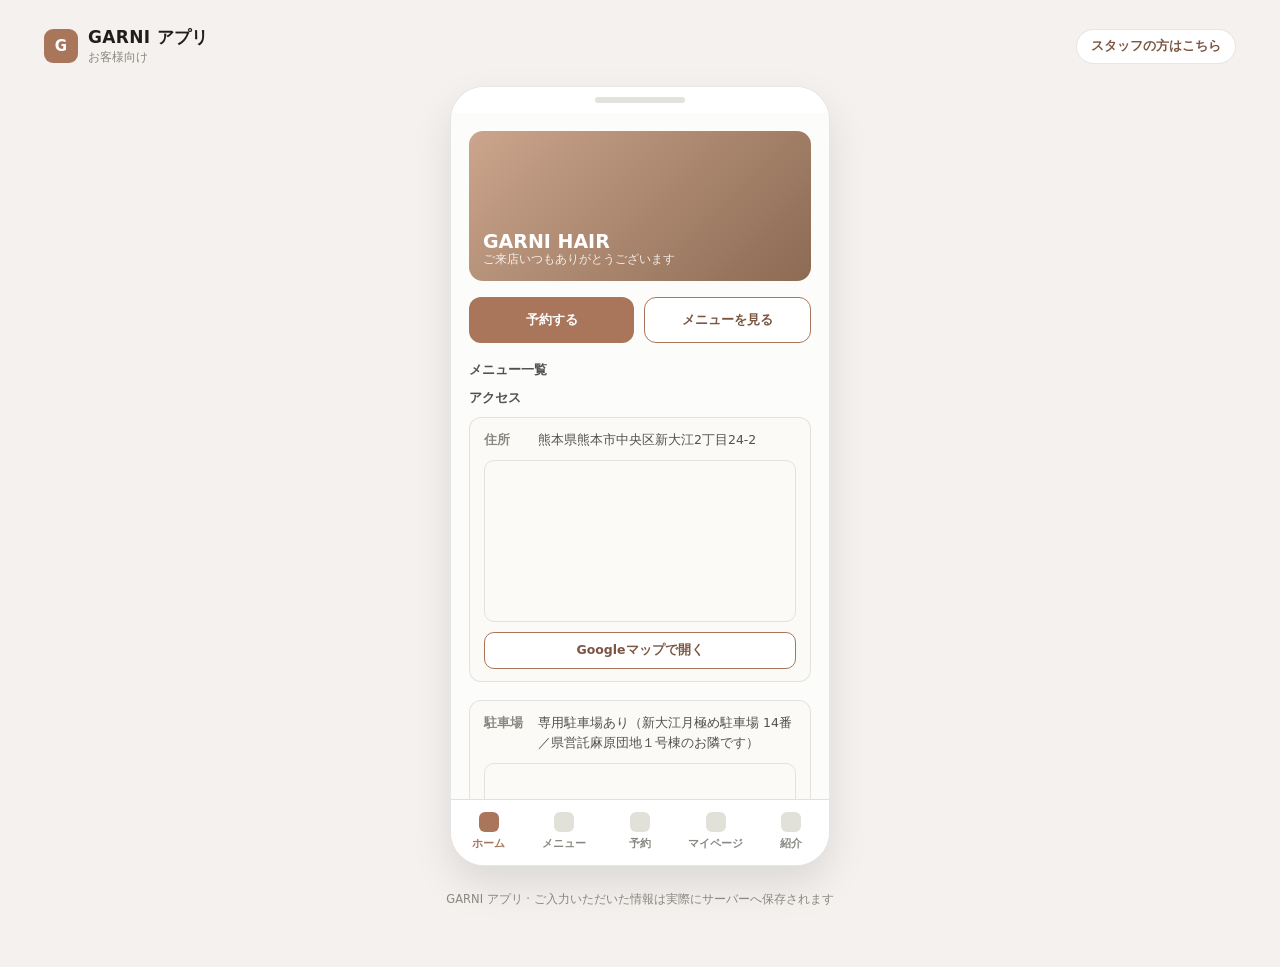
==== static/customer/index.html @ 10611c9b "予約完了画面にマイページで確認できる旨の案内文を追加" ====
<!DOCTYPE html>
<html lang="ja">
<head>
<meta charset="UTF-8">
<meta name="viewport" content="width=device-width, initial-scale=1.0, viewport-fit=cover">
<title>GARNI アプリ</title>
<link rel="stylesheet" href="/static/shared/styles.css">
<link rel="manifest" href="/static/manifest.json">
<meta name="theme-color" content="#a9765c">
<link rel="icon" href="/static/favicon.ico">
<link rel="icon" type="image/png" sizes="192x192" href="/static/icons/icon-192.png">
<link rel="apple-touch-icon" href="/static/icons/icon-180.png">
<meta name="mobile-web-app-capable" content="yes">
<meta name="apple-mobile-web-app-capable" content="yes">
<meta name="apple-mobile-web-app-status-bar-style" content="default">
<meta name="apple-mobile-web-app-title" content="GARNI">
</head>
<body>
<div class="app-shell">
  <header class="top">
    <div class="brand">
      <div class="mark">G</div>
      <div>
        <div class="name">GARNI アプリ</div>
        <div class="sub">お客様向け</div>
      </div>
    </div>
    <a class="switch-link" href="/staff">スタッフの方はこちら</a>
  </header>

  <div class="phone-wrap">
    <div class="phone">
      <div class="phone-notch"></div>
      <div class="phone-screen">

        <div class="cscreen active" id="c-home">
          <div class="hero">
            <div>
              <div class="h1">GARNI HAIR</div>
              <div class="h2">ご来店いつもありがとうございます</div>
            </div>
          </div>
          <div class="quick-actions">
            <button onclick="startBooking()">予約する</button>
            <button class="secondary" onclick="showCScreen('c-menu')">メニューを見る</button>
          </div>
          <div class="section-title">メニュー一覧</div>
          <div id="home-menu-list"></div>
          <div class="section-title">アクセス</div>
          <div class="access-box">
            <div class="access-row"><span class="access-label">住所</span><span>熊本県熊本市中央区新大江2丁目24-2</span></div>
            <div class="access-map">
              <iframe src="https://maps.google.com/maps?q=32.8019017,130.7343552&z=17&output=embed" loading="lazy" referrerpolicy="no-referrer-when-downgrade" title="GARNI HAIR 地図"></iframe>
            </div>
            <a class="access-map-btn" href="https://www.google.com/maps/search/?api=1&query=32.8019017,130.7343552" target="_blank" rel="noopener">Googleマップで開く</a>
          </div>
          <div class="access-box">
            <div class="access-row"><span class="access-label">駐車場</span><span>専用駐車場あり（新大江月極め駐車場 14番／県営託麻原団地１号棟のお隣です）</span></div>
            <div class="access-map access-map--pin-label">
              <iframe src="https://maps.google.com/maps?q=32.8020726,130.7346338&z=17&output=embed" loading="lazy" referrerpolicy="no-referrer-when-downgrade" title="駐車場の地図"></iframe>
              <span class="map-pin-label">14</span>
            </div>
            <a class="access-map-btn" href="https://www.google.com/maps/search/?api=1&query=32.8020726,130.7346338" target="_blank" rel="noopener">駐車場までのGoogleマップを開く</a>
          </div>
        </div>

        <div class="cscreen" id="c-menu">
          <div class="section-title">メニュー一覧</div>
          <div class="banner">学割対象のメニューは、価格の下に学割の割引額を表示しています（学生証をご提示ください）</div>
          <div class="error-banner" id="menu-error"></div>
          <div id="menu-list"></div>

          <div class="section-title" style="margin-top:20px;">お連れ様（同時にご来店される方）</div>
          <div class="banner">お子様やご家族など、ご一緒にご来店される方がいらっしゃる場合はこちらから追加してください。お名前とメニューのみで承ります（お連れ様お一人おひとりが個別にメニューをお選びいただけます）。</div>
          <div id="companion-list"></div>
          <button type="button" class="add-companion-btn" onclick="addCompanion()">＋ お連れ様を追加</button>

          <div style="height:8px;"></div>
          <button class="btn-primary" onclick="startBooking()">選択したメニューで予約へ進む</button>
        </div>

        <div class="cscreen" id="c-date">
          <div class="step-dots"><span class="on"></span><span></span><span></span><span></span></div>
          <div class="section-title">来店日を選択</div>
          <div class="banner">ご予約は1ヶ月先までとなります。それ以降のご予約はお電話等でご相談ください。</div>
          <div class="cal-month-nav">
            <button type="button" class="cal-nav-btn" id="cal-prev" onclick="changeCalMonth(-1)" aria-label="前の月">‹</button>
            <div style="font-size:12px;color:var(--text-secondary);" id="cal-month-label"></div>
            <button type="button" class="cal-nav-btn" id="cal-next" onclick="changeCalMonth(1)" aria-label="次の月">›</button>
          </div>
          <div class="cal-grid" id="cal-grid"></div>
          <button class="btn-ghost" onclick="renderMenuList(); showCScreen('c-menu')">メニュー一覧に戻る</button>
        </div>

        <div class="cscreen" id="c-time">
          <div class="step-dots"><span class="on"></span><span class="on"></span><span></span><span></span></div>
          <div class="section-title">時間を選択</div>
          <div style="font-size:11.5px;color:var(--text-muted);margin:-6px 0 12px;" id="time-duration-hint"></div>
          <div class="error-banner" id="time-error"></div>
          <div class="slot-grid" id="slot-grid"></div>
          <button class="btn-ghost" onclick="showCScreen('c-date')">来店日選択に戻る</button>
        </div>

        <div class="cscreen" id="c-info">
          <div class="step-dots"><span class="on"></span><span class="on"></span><span class="on"></span><span></span></div>
          <div class="section-title">お客様情報</div>
          <div class="field"><label>お名前</label><input type="text" id="in-name" placeholder="例：熊本 花子"></div>
          <div class="field"><label>電話番号</label><input type="tel" id="in-phone" placeholder="例：09012345678"></div>
          <div class="field-row">
            <div class="field"><label>性別（任意）</label>
              <select id="in-gender">
                <option value="">回答しない</option>
                <option value="女性">女性</option>
                <option value="男性">男性</option>
              </select>
            </div>
            <div class="field"><label>年齢（任意）</label><input type="number" id="in-age" placeholder="例：34" min="1" max="119"></div>
          </div>
          <div class="field"><label>ご要望（任意）</label><textarea id="in-note" placeholder="例：前回より短めにしたいです"></textarea></div>
          <div class="field">
            <label>なりたいスタイルの写真（任意）</label>
            <label class="photo-upload-btn" style="width:100%;box-sizing:border-box;">＋ 写真を選択する
              <input type="file" accept="image/*" id="in-style-photo" onchange="onStylePhotoSelected(this)">
            </label>
            <div id="style-photo-preview" style="margin-top:8px;"></div>
          </div>
          <div class="field">
            <label>紹介コード（任意）</label>
            <input type="text" id="in-referral-code" placeholder="お友達の紹介コード（6桁）" maxlength="6" style="text-transform:uppercase;">
          </div>
          <div class="error-banner" id="stylist-error"></div>
          <button class="btn-primary" onclick="goConfirm()">確認画面へ</button>
          <button class="btn-ghost" onclick="showCScreen('c-time')">時間選択に戻る</button>
        </div>

        <div class="cscreen" id="c-consent">
          <div class="step-dots"><span class="on"></span><span class="on"></span><span class="on"></span><span></span></div>
          <div class="section-title" id="consent-progress">同意書のご確認</div>
          <div class="disclaimer-box" id="consent-box">
            <div class="disclaimer-title" id="consent-title"></div>
            <div class="disclaimer-body" id="consent-body"></div>
          </div>
          <label class="disclaimer-agree">
            <input type="checkbox" id="in-agree-consent" onchange="onConsentAgreeChanged()">
            <span>上記の同意書の内容を確認し、同意します</span>
          </label>
          <div class="error-banner" id="consent-error"></div>
          <button class="btn-primary" id="btn-consent-next" onclick="consentNext()" disabled>同意して次へ</button>
          <button class="btn-ghost" onclick="consentBack()">戻る</button>
        </div>

        <div class="cscreen" id="c-confirm">
          <div class="step-dots"><span class="on"></span><span class="on"></span><span class="on"></span><span class="on"></span></div>
          <div class="section-title">予約内容の確認</div>
          <div class="summary-box" id="confirm-summary"></div>
          <div class="disclaimer-box" id="confirm-disclaimer">
            <div class="disclaimer-title">ご予約前に必ずお読みください（免責事項）</div>
            <div class="disclaimer-body" id="disclaimer-body"></div>
          </div>
          <label class="disclaimer-agree">
            <input type="checkbox" id="in-agree-disclaimer" onchange="onDisclaimerAgreeChanged()">
            <span>上記の内容を確認し、同意します</span>
          </label>
          <div class="error-banner" id="confirm-error"></div>
          <button class="btn-primary" id="btn-confirm" onclick="finishBooking()" disabled>この内容で予約する</button>
          <button class="btn-ghost" onclick="showCScreen('c-time')">戻って修正する</button>
        </div>

        <div class="cscreen" id="c-success">
          <div class="success-wrap">
            <div class="check">✓</div>
            <div style="font-weight:700;font-size:15px;">ご予約が完了しました</div>
            <div style="font-size:12.5px;color:var(--text-muted);margin-top:6px;">当日はお気をつけてお越しください</div>
            <div style="font-size:12.5px;color:var(--text-muted);margin-top:4px;">予約後に、マイページにてご確認いただけます。</div>
          </div>
          <div class="banner" id="success-referral-note" style="display:none;"></div>
          <button class="btn-ghost" style="border:1px dashed var(--brand);border-radius:12px;color:var(--brand-dark);margin-bottom:10px;" onclick="downloadBookingICS()">📅 カレンダーに追加してリマインダー登録</button>
          <button class="btn-primary" onclick="showCScreen('c-home')">ホームに戻る</button>
        </div>

        <div class="cscreen" id="c-mypage">
          <div class="section-title">マイページ</div>
          <div id="mypage-lookup">
            <div class="field"><label>電話番号でご予約状況を確認</label><input type="tel" id="mp-phone" placeholder="ご登録の電話番号"></div>
            <button class="btn-primary" onclick="lookupMyPage()">照会する</button>
            <div class="error-banner" id="mypage-error"></div>
          </div>
          <div id="mypage-result" style="display:none;">
            <div class="member-card">
              <div class="rank" id="mp-rank"></div>
              <div class="pts" id="mp-pts"></div>
              <div class="lastvisit" id="mp-lastvisit"></div>
            </div>
            <div class="section-title">紹介クーポン</div>
            <div class="list-card" id="mp-rewards"></div>
            <div class="section-title">予約履歴</div>
            <div class="list-card" id="mp-history"></div>
            <button class="btn-ghost" onclick="resetMyPage()">別の電話番号で照会する</button>
          </div>
        </div>

        <div class="cscreen" id="c-referral">
          <div class="section-title">お友達をご紹介</div>
          <div class="banner">お友達がこの紹介コード・QRコードからご予約いただき、ご来店が完了すると、あなたに500円割引クーポンをプレゼントします（クーポンの有効期限は発行から6ヶ月間）。</div>
          <div id="referral-lookup">
            <div class="field"><label>電話番号で紹介コードを表示</label><input type="tel" id="rf-phone" placeholder="ご登録の電話番号"></div>
            <button class="btn-primary" onclick="lookupReferral()">紹介コードを表示する</button>
            <div class="error-banner" id="referral-error"></div>
          </div>
          <div id="referral-result" style="display:none;">
            <div class="referral-card">
              <div class="rf-label">あなたの紹介コード</div>
              <div class="rf-code" id="rf-code"></div>
              <div class="qr-wrap"><canvas id="rf-qr"></canvas></div>
              <div class="rf-hint">画面を見せるか、コードを伝えるだけでOKです</div>
              <button type="button" class="rf-copy-btn" id="rf-copy-btn" onclick="copyReferralCode()">紹介コードをコピー</button>
            </div>
            <div class="section-title">紹介クーポン</div>
            <div class="list-card" id="rf-rewards"></div>
            <button class="btn-ghost" onclick="resetReferral()">別の電話番号で照会する</button>
          </div>
        </div>

      </div>
      <div class="phone-tabbar">
        <button class="active" data-tab="c-home" onclick="showCScreen('c-home')"><span class="ic"></span>ホーム</button>
        <button data-tab="c-menu" onclick="showCScreen('c-menu')"><span class="ic"></span>メニュー</button>
        <button data-tab="c-date" onclick="startBooking()"><span class="ic"></span>予約</button>
        <button data-tab="c-mypage" onclick="showCScreen('c-mypage')"><span class="ic"></span>マイページ</button>
        <button data-tab="c-referral" onclick="showCScreen('c-referral')"><span class="ic"></span>紹介</button>
      </div>
    </div>
  </div>
  <footer class="note">GARNI アプリ &middot; ご入力いただいた情報は実際にサーバーへ保存されます</footer>
</div>

<script src="/static/shared/photo.js"></script>
<script src="/static/shared/qrcode.js"></script>
<script src="/static/customer/app.js"></script>
</body>
</html>
---- static/shared/styles.css ----
:root {
  --surface-1: #fcfcfb;
  --page-plane: #f4f1ee;
  --text-primary: #201d1a;
  --text-secondary: #52514e;
  --text-muted: #898781;
  --gridline: #e1e0d9;
  --baseline: #c3c2b7;
  --border: rgba(11,11,11,0.10);
  --series-1: #2a78d6;
  --good: #0ca30c;
  --warning: #c98500;
  --critical: #d03b3b;
  --brand: #a9765c;
  --brand-dark: #7c5642;
  --brand-tint: #f3e7e0;
  --card-radius: 14px;
  font-family: system-ui, -apple-system, "Segoe UI", "Hiragino Kaku Gothic ProN", sans-serif;
}
* { box-sizing: border-box; }
body {
  margin: 0;
  background: var(--page-plane);
  color: var(--text-primary);
  -webkit-font-smoothing: antialiased;
}
.app-shell { max-width: 1240px; margin: 0 auto; padding: 20px 20px 60px; }
header.top { display: flex; align-items: center; justify-content: space-between; padding: 6px 4px 20px; }
header.top .brand { display: flex; align-items: center; gap: 10px; }
header.top .brand .mark {
  width: 34px; height: 34px; border-radius: 9px; background: var(--brand); color: #fff;
  display: flex; align-items: center; justify-content: center; font-weight: 700; font-size: 15px;
}
header.top .brand .name { font-weight: 700; font-size: 17px; letter-spacing: .02em; }
header.top .brand .sub { font-size: 12px; color: var(--text-muted); }
header.top a.switch-link { font-size: 12.5px; color: var(--brand-dark); text-decoration: none; font-weight: 600; border: 1px solid var(--border); padding: 8px 14px; border-radius: 999px; background: #fff; }

.banner { background: var(--brand-tint); border: 1px solid var(--border); border-radius: var(--card-radius); padding: 10px 16px; font-size: 12.5px; color: var(--brand-dark); margin-bottom: 18px; }
.access-box { background: #fbfaf6; border: 1px solid var(--border); border-radius: 12px; padding: 12px 14px; margin-bottom: 18px; }
.access-row { display: flex; gap: 10px; font-size: 12.5px; color: var(--text-secondary); line-height: 1.6; margin-bottom: 8px; }
.access-label { flex: 0 0 auto; font-weight: 700; color: var(--text-muted); min-width: 44px; }
.access-map { position: relative; border-radius: 10px; overflow: hidden; margin: 10px 0; border: 1px solid var(--border); }
.access-map iframe { width: 100%; height: 160px; border: 0; display: block; }
.access-map--pin-label iframe { pointer-events: none; }
.map-pin-label { position: absolute; top: 58px; left: 50%; transform: translate(8px, -50%); background: #fff; color: #b3261e; font-size: 11px; font-weight: 700; padding: 2px 7px; border-radius: 10px; border: 1px solid #b3261e; box-shadow: 0 1px 3px rgba(0,0,0,0.15); pointer-events: none; white-space: nowrap; }
.access-map-btn { display: block; text-align: center; font-size: 12.5px; font-weight: 700; color: var(--brand-dark); border: 1px solid var(--brand); border-radius: 10px; padding: 9px; text-decoration: none; background: #fff; }
.error-banner { background: #fbeaea; border: 1px solid var(--critical); color: #7a1f1f; border-radius: 10px; padding: 10px 14px; font-size: 12.5px; margin-bottom: 12px; display: none; }
.error-banner.show { display: block; }

/* phone frame */
.phone-wrap { display: flex; justify-content: center; }
.phone {
  width: 380px; background: #fff; border-radius: 34px; border: 1px solid var(--border);
  box-shadow: 0 18px 40px rgba(0,0,0,0.10); overflow: hidden; display: flex; flex-direction: column; height: 780px;
}
.phone-notch { height: 26px; background: #fff; display: flex; align-items: center; justify-content: center; }
.phone-notch::after { content: ""; width: 90px; height: 6px; background: #e4e2dd; border-radius: 4px; }
.phone-screen { flex: 1; overflow-y: auto; background: var(--surface-1); position: relative; }
.phone-tabbar { display: flex; border-top: 1px solid var(--gridline); background: #fff; }
.phone-tabbar button { flex: 1; border: none; background: transparent; padding: 12px 4px 14px; font-size: 11px; color: var(--text-muted); cursor: pointer; display: flex; flex-direction: column; align-items: center; gap: 4px; font-weight: 600; }
.phone-tabbar button .ic { width: 20px; height: 20px; border-radius: 6px; background: var(--gridline); }
.phone-tabbar button.active { color: var(--brand); }
.phone-tabbar button.active .ic { background: var(--brand); }

.cscreen { display: none; padding: 18px 18px 26px; }
.cscreen.active { display: block; }

.hero { height: 150px; border-radius: var(--card-radius); background: linear-gradient(135deg, #cba58c, #8c6a53); display: flex; align-items: flex-end; padding: 14px; color: #fff; margin-bottom: 16px; }
.hero .h1 { font-size: 19px; font-weight: 700; }
.hero .h2 { font-size: 11.5px; opacity: .85; }

.quick-actions { display: flex; gap: 10px; margin-bottom: 18px; }
.quick-actions button { flex: 1; background: var(--brand); color: #fff; border: none; border-radius: 12px; padding: 13px 8px; font-size: 13px; font-weight: 700; cursor: pointer; }
.quick-actions button.secondary { background: #fff; color: var(--brand-dark); border: 1px solid var(--brand); }

.section-title { font-size: 13px; font-weight: 700; color: var(--text-secondary); margin: 4px 0 10px; }

.menu-card, .list-card { background: #fff; border: 1px solid var(--border); border-radius: 12px; padding: 12px 14px; margin-bottom: 10px; cursor: pointer; }
.menu-card { display: flex; justify-content: space-between; align-items: center; }
.menu-card .mname { font-size: 13.5px; font-weight: 700; }
.menu-card .mmeta { font-size: 11.5px; color: var(--text-muted); margin-top: 2px; }
.menu-card .mprice { font-size: 13.5px; font-weight: 700; font-variant-numeric: tabular-nums; color: var(--brand-dark); }
.menu-card input[type="checkbox"] { width: 18px; height: 18px; accent-color: var(--brand); margin-right: 10px; }
.menu-row { display: flex; align-items: center; }
.price-col { text-align: right; }
.mdiscount { font-size: 10.5px; font-weight: 700; color: var(--brand-dark); background: var(--brand-tint); border-radius: 6px; padding: 1px 7px; margin-top: 4px; display: inline-block; }

/* お連れ様（複数人でのご来店）関連 */
.companion-card { background: #fbfaf6; border: 1px solid var(--border); border-radius: 12px; padding: 12px 14px; margin-bottom: 10px; }
.companion-card-head { display: flex; gap: 8px; align-items: center; margin-bottom: 8px; }
.companion-name-input { flex: 1; min-width: 0; border-radius: 10px; border: 1px solid var(--border); padding: 9px 10px; font-size: 13px; font-family: inherit; background: #fff; }
.companion-age-input { flex: 0 0 60px; min-width: 0; border-radius: 10px; border: 1px solid var(--border); padding: 9px 6px; font-size: 13px; font-family: inherit; background: #fff; text-align: center; }
.companion-remove-btn { flex: 0 0 auto; width: 32px; height: 32px; border-radius: 8px; border: 1px solid var(--border); background: #fff; color: var(--text-muted); font-size: 13px; line-height: 1; cursor: pointer; }
.companion-menu-list { display: flex; flex-direction: column; gap: 1px; }
.companion-menu-row { display: flex; align-items: center; gap: 8px; font-size: 12.5px; padding: 5px 2px; cursor: pointer; }
.companion-menu-row input[type="checkbox"] { width: 16px; height: 16px; accent-color: var(--brand); flex: 0 0 auto; margin: 0; }
.companion-menu-name { flex: 1; }
.companion-menu-price { color: var(--brand-dark); font-weight: 700; font-variant-numeric: tabular-nums; }
.add-companion-btn { width: 100%; background: #fff; color: var(--brand-dark); border: 1px solid var(--brand); border-radius: 12px; padding: 11px; font-size: 13px; font-weight: 700; cursor: pointer; margin-bottom: 18px; }
.companion-tag { font-size: 10.5px; font-weight: 700; color: var(--brand-dark); background: var(--brand-tint); border-radius: 6px; padding: 1px 7px; margin-top: 3px; display: inline-block; cursor: default; }

.step-dots { display: flex; gap: 6px; justify-content: center; margin: 4px 0 18px; }
.step-dots span { width: 7px; height: 7px; border-radius: 50%; background: var(--gridline); }
.step-dots span.on { background: var(--brand); }

.cal-month-nav { display: flex; align-items: center; justify-content: space-between; margin-bottom: 10px; }
.cal-nav-btn { border: 1px solid var(--border); background: #fff; border-radius: 8px; width: 30px; height: 30px; font-size: 15px; line-height: 1; cursor: pointer; color: var(--text-primary); }
.cal-nav-btn:disabled { color: var(--text-muted); background: var(--page-plane); cursor: default; opacity: 0.5; }

.cal-grid { display: grid; grid-template-columns: repeat(7, 1fr); gap: 6px; margin-bottom: 18px; }
.cal-grid .dow { font-size: 10.5px; text-align: center; color: var(--text-muted); font-weight: 700; }
.cal-grid button { aspect-ratio: 1; border: 1px solid var(--border); background: #fff; border-radius: 9px; font-size: 12.5px; cursor: pointer; color: var(--text-primary); }
.cal-grid button:disabled { color: var(--text-muted); background: var(--page-plane); cursor: default; }
.cal-grid button.sel { background: var(--brand); color: #fff; border-color: var(--brand); font-weight: 700; }

.slot-grid { display: grid; grid-template-columns: repeat(3, 1fr); gap: 8px; margin-bottom: 18px; }
.slot-grid button { padding: 10px 4px; border-radius: 9px; border: 1px solid var(--border); background: #fff; font-size: 12.5px; font-variant-numeric: tabular-nums; cursor: pointer; }
.slot-grid button.sel { background: var(--brand); color: #fff; border-color: var(--brand); font-weight: 700; }
.slot-grid button:disabled { color: var(--text-muted); background: var(--page-plane); text-decoration: line-through; cursor: default; }

.stylist-row { display: flex; gap: 10px; margin-bottom: 18px; overflow-x: auto; }
.stylist-chip { flex: 0 0 auto; width: 78px; text-align: center; border: 1px solid var(--border); border-radius: 12px; padding: 10px 6px; cursor: pointer; background: #fff; }
.stylist-chip.sel { border-color: var(--brand); background: var(--brand-tint); }
.stylist-chip .av { width: 40px; height: 40px; border-radius: 50%; background: var(--brand); color: #fff; display: flex; align-items: center; justify-content: center; font-weight: 700; margin: 0 auto 6px; font-size: 13px; }
.stylist-chip .nm { font-size: 11px; font-weight: 700; }
.stylist-chip .rl { font-size: 9.5px; color: var(--text-muted); }

.summary-box { background: var(--brand-tint); border-radius: 12px; padding: 14px; font-size: 12.5px; margin-bottom: 18px; }
.summary-box .row { display: flex; justify-content: space-between; padding: 4px 0; }
.summary-box .row.total { font-weight: 700; border-top: 1px solid var(--border); margin-top: 6px; padding-top: 8px; }

.disclaimer-box { background: #fbfaf6; border: 1px solid var(--border); border-radius: 12px; padding: 12px 14px; margin-bottom: 12px; max-height: 220px; overflow-y: auto; }
/* 同意書画面は本文がメイン内容のため、短い免責事項ボックスより高さを広く取る */
#consent-box { max-height: 380px; }
.disclaimer-title { font-size: 12px; font-weight: 700; color: var(--text-secondary); margin-bottom: 8px; }
.disclaimer-body p { font-size: 11.5px; color: var(--text-secondary); line-height: 1.6; margin: 0 0 10px; }
.disclaimer-body p:last-child { margin-bottom: 0; }
.disclaimer-body strong { color: var(--text-primary, #333); }
.disclaimer-agree { display: flex; align-items: flex-start; gap: 8px; font-size: 12.5px; color: var(--text-secondary); margin-bottom: 16px; cursor: pointer; }
.disclaimer-agree input[type="checkbox"] { width: 18px; height: 18px; accent-color: var(--brand); flex: 0 0 auto; margin-top: 1px; }

.field { margin-bottom: 12px; }
.field label { font-size: 11.5px; color: var(--text-secondary); font-weight: 600; display: block; margin-bottom: 5px; }
.field input, .field textarea, .field select { width: 100%; border-radius: 10px; border: 1px solid var(--border); padding: 10px; font-size: 13px; font-family: inherit; background: #fff; }
.field textarea { height: 64px; resize: none; }
.field-row { display: flex; gap: 10px; }
.field-row .field { flex: 1; }

.btn-primary { width: 100%; background: var(--brand); color: #fff; border: none; border-radius: 12px; padding: 14px; font-size: 14px; font-weight: 700; cursor: pointer; }
.btn-primary:disabled { opacity: .5; cursor: default; }
.btn-ghost { width: 100%; background: transparent; color: var(--text-secondary); border: none; padding: 10px; font-size: 12.5px; cursor: pointer; }

.success-wrap { text-align: center; padding: 40px 10px; }
.success-wrap .check { width: 60px; height: 60px; border-radius: 50%; background: var(--good); color: #fff; font-size: 28px; display: flex; align-items: center; justify-content: center; margin: 0 auto 16px; }

.member-card { background: linear-gradient(135deg, var(--brand-dark), var(--brand)); color: #fff; border-radius: 14px; padding: 16px; margin-bottom: 18px; }
.member-card .rank { font-size: 11px; opacity: .85; }
.member-card .pts { font-size: 24px; font-weight: 700; font-variant-numeric: tabular-nums; margin: 4px 0; }
.member-card .lastvisit { font-size: 11.5px; opacity: .85; }

.hist-block { padding: 12px 0; border-bottom: 1px solid var(--gridline); }
.hist-block:last-child { border-bottom: none; }
.hist-item { display: flex; justify-content: space-between; font-size: 12.5px; }
.hist-item .d { color: var(--text-muted); font-size: 11px; }
.badge { font-size: 10px; font-weight: 700; padding: 3px 8px; border-radius: 999px; }
.badge.done { background: #e7f6e7; color: var(--good); }
.badge.upcoming { background: #eaf1fc; color: var(--series-1); }
.badge.cancel { background: #fbeaea; color: var(--critical); }

.referral-card { background: linear-gradient(135deg, var(--brand-dark), var(--brand)); color: #fff; border-radius: 14px; padding: 20px 16px; margin-bottom: 18px; text-align: center; }
.referral-card .rf-label { font-size: 11.5px; opacity: .9; }
.referral-card .rf-code { font-size: 28px; font-weight: 700; letter-spacing: .12em; margin: 6px 0 14px; font-variant-numeric: tabular-nums; }
.referral-card .qr-wrap { background: #fff; border-radius: 12px; padding: 10px; display: inline-block; line-height: 0; }
.referral-card .rf-hint { font-size: 11px; opacity: .85; margin-top: 10px; }
.referral-card .rf-copy-btn { margin-top: 12px; width: 100%; background: rgba(255,255,255,0.18); color: #fff; border: 1px solid rgba(255,255,255,0.4); border-radius: 10px; padding: 10px; font-size: 12.5px; font-weight: 700; cursor: pointer; }
.rf-reward-item { display: flex; justify-content: space-between; align-items: center; padding: 10px 0; border-bottom: 1px solid var(--gridline); font-size: 12.5px; }
.rf-reward-item:last-child { border-bottom: none; }
.rf-reward-item .rf-r-name { font-weight: 700; }
.rf-reward-item .rf-r-date { color: var(--text-muted); font-size: 11px; margin-top: 2px; }

/* staff */
.staff-layout { display: grid; grid-template-columns: 210px minmax(0, 1fr); gap: 20px; }
.side-nav { background: #fff; border: 1px solid var(--border); border-radius: var(--card-radius); padding: 12px; height: fit-content; }
.side-nav button { width: 100%; text-align: left; background: transparent; border: none; padding: 11px 12px; border-radius: 9px; font-size: 13px; font-weight: 600; color: var(--text-secondary); cursor: pointer; margin-bottom: 2px; }
.side-nav button.active { background: var(--brand-tint); color: var(--brand-dark); }
.side-nav .logout-btn { margin-top: 10px; border-top: 1px solid var(--gridline); padding-top: 12px; color: var(--critical); }

.staff-panel { display: none; }
.staff-panel.active { display: block; }

.stat-row { display: grid; grid-template-columns: repeat(4, 1fr); gap: 14px; margin-bottom: 20px; }
.stat-tile { background: #fff; border: 1px solid var(--border); border-radius: var(--card-radius); padding: 16px; }
.stat-tile .label { font-size: 11.5px; color: var(--text-muted); font-weight: 600; }
.stat-tile .value { font-size: 25px; font-weight: 700; font-variant-numeric: tabular-nums; margin-top: 6px; }
.stat-tile .delta { font-size: 11.5px; margin-top: 4px; font-weight: 600; }
.stat-tile .delta.good { color: var(--good); }

.panel-card { background: #fff; border: 1px solid var(--border); border-radius: var(--card-radius); padding: 18px; margin-bottom: 18px; }
.panel-card h3 { margin: 0 0 14px; font-size: 14px; }

.stat-grid-2 { display: grid; grid-template-columns: 1fr 1fr; gap: 18px; }
.stat-grid-2 .panel-card { margin-bottom: 0; }
.bar-list { display: flex; flex-direction: column; gap: 10px; }
.bar-list .bl-row { display: flex; flex-direction: column; gap: 4px; }
.bar-list .bl-top { display: flex; justify-content: space-between; font-size: 12.5px; }
.bar-list .bl-name { font-weight: 600; color: var(--text-primary); }
.bar-list .bl-val { color: var(--text-muted); font-variant-numeric: tabular-nums; }
.bar-list .bl-track { background: var(--page-plane); border-radius: 999px; height: 8px; overflow: hidden; }
.bar-list .bl-fill { background: var(--series-1); height: 100%; border-radius: 999px; }
.bar-list .bl-empty { font-size: 12px; color: var(--text-muted); }

.inline-form { display: flex; gap: 8px; flex-wrap: wrap; align-items: center; margin-bottom: 6px; }
.inline-form input, .inline-form select { padding: 9px 10px; border: 1px solid var(--border); border-radius: 8px; font-size: 12.5px; font-family: inherit; background: #fff; }
.inline-form input[type="text"] { flex: 1; min-width: 140px; }
.inline-form input[type="number"] { width: 120px; }
.inline-form button { background: var(--brand); color: #fff; border: none; border-radius: 8px; padding: 9px 18px; font-size: 12.5px; font-weight: 700; cursor: pointer; }

.thumb { width: 44px; height: 44px; border-radius: 8px; object-fit: cover; border: 1px solid var(--border); cursor: pointer; display: block; }
.thumb-lg { max-width: 100%; border-radius: 10px; border: 1px solid var(--border); display: block; }
.photo-pair { display: flex; gap: 12px; margin-top: 8px; flex-wrap: wrap; }
.photo-pair .ph-col { flex: 1; min-width: 140px; }
.photo-pair .ph-label { font-size: 11px; color: var(--text-muted); font-weight: 600; margin-bottom: 4px; }
.photo-upload-btn { display: inline-block; font-size: 11.5px; color: var(--brand-dark); border: 1px dashed var(--brand); border-radius: 8px; padding: 8px 10px; text-align: center; cursor: pointer; background: var(--brand-tint); }
.photo-upload-btn input { display: none; }

.cell-input { border: 1px solid transparent; border-radius: 6px; padding: 5px 6px; font-size: 12.5px; font-family: inherit; background: transparent; width: 100%; box-sizing: border-box; }
.cell-input:hover, .cell-input:focus { border-color: var(--border); background: #fff; }
.cell-input[type="number"] { width: auto; }

.table-scroll { overflow-x: auto; -webkit-overflow-scrolling: touch; margin: 0 -18px; padding: 0 18px; }
table.data { width: 100%; border-collapse: collapse; font-size: 13px; }
table.data th { text-align: left; font-size: 11px; color: var(--text-muted); font-weight: 700; padding: 6px 10px; border-bottom: 1px solid var(--gridline); }
table.data td { padding: 10px; border-bottom: 1px solid var(--gridline); vertical-align: middle; }
table.data tr:last-child td { border-bottom: none; }
td.amt { text-align: right; font-variant-numeric: tabular-nums; }

.status-pill { font-size: 10.5px; font-weight: 700; padding: 4px 9px; border-radius: 999px; display: inline-flex; align-items: center; gap: 5px; }
.status-pill.wait { background: #fdf2e2; color: var(--warning); }
.status-pill.visited { background: #e7f6e7; color: var(--good); }
.status-pill.cancel { background: #fbeaea; color: var(--critical); }
.status-pill::before { content: ""; width: 6px; height: 6px; border-radius: 50%; background: currentColor; }
select.status-select { font-size: 12px; padding: 5px 8px; border-radius: 7px; border: 1px solid var(--border); background: #fff; }

.chart-wrap { position: relative; }
.bars-svg { width: 100%; height: 220px; display: block; }
.bar-tip { position: absolute; background: var(--text-primary); color: #fff; font-size: 11.5px; padding: 5px 9px; border-radius: 7px; pointer-events: none; opacity: 0; transform: translate(-50%, -110%); transition: opacity .1s; white-space: nowrap; font-variant-numeric: tabular-nums; }

.cust-grid { display: grid; grid-template-columns: 1fr 1.3fr; gap: 18px; }
.cust-list { max-height: 460px; overflow-y: auto; }
.cust-row { display: flex; justify-content: space-between; align-items: center; padding: 10px 12px; border-radius: 9px; cursor: pointer; font-size: 13px; }
.cust-row:hover, .cust-row.sel { background: var(--brand-tint); }
.cust-row .nm { font-weight: 700; }
.cust-row .lv { font-size: 11px; color: var(--text-muted); }

.karte-history { border-left: 2px solid var(--gridline); padding-left: 16px; margin-top: 12px; }
.karte-history .kh-item { margin-bottom: 16px; position: relative; }
.karte-history .kh-item::before { content: ""; position: absolute; left: -21px; top: 3px; width: 9px; height: 9px; border-radius: 50%; background: var(--brand); }
.karte-history .kh-date { font-size: 11px; color: var(--text-muted); font-weight: 700; }
.karte-history .kh-menu { font-size: 13px; font-weight: 700; margin: 2px 0; }
.karte-history .kh-memo { font-size: 12px; color: var(--text-secondary); }

.shift-grid { display: grid; grid-template-columns: 110px repeat(7, 1fr); gap: 6px; font-size: 11.5px; }
.shift-grid .hd { text-align: center; font-weight: 700; color: var(--text-muted); padding: 6px 2px; border-radius: 8px; }
.shift-grid .hd.hd-closed { background: #fbeaea; color: var(--critical); }
.shift-grid .nm-cell { display: flex; align-items: center; gap: 8px; font-weight: 700; padding: 8px 4px; }
.shift-grid .nm-cell .av2 { width: 26px; height: 26px; border-radius: 50%; background: var(--brand); color: #fff; display: flex; align-items: center; justify-content: center; font-size: 11px; font-weight: 700; }
.shift-cell { border-radius: 8px; padding: 6px 2px; text-align: center; background: var(--page-plane); color: var(--text-muted); cursor: pointer; border: none; font-size: 11.5px; width: 100%; font-family: inherit; }
.shift-cell.on { background: #eaf1fc; color: var(--series-1); font-weight: 700; }
.shift-cell.off { color: var(--baseline); }

.login-wrap { max-width: 360px; margin: 80px auto; background: #fff; border: 1px solid var(--border); border-radius: var(--card-radius); padding: 28px; }
.login-wrap h2 { margin: 0 0 6px; font-size: 17px; }
.login-wrap p { font-size: 12.5px; color: var(--text-muted); margin: 0 0 18px; }

footer.note { margin-top: 26px; font-size: 11.5px; color: var(--text-muted); text-align: center; }

@media (max-width: 880px) {
  .staff-layout { grid-template-columns: minmax(0, 1fr); }
  .side-nav { display: flex; overflow-x: auto; gap: 4px; }
  .side-nav button { white-space: nowrap; }
  .stat-row { grid-template-columns: repeat(2, 1fr); }
  .cust-grid { grid-template-columns: 1fr; }
}
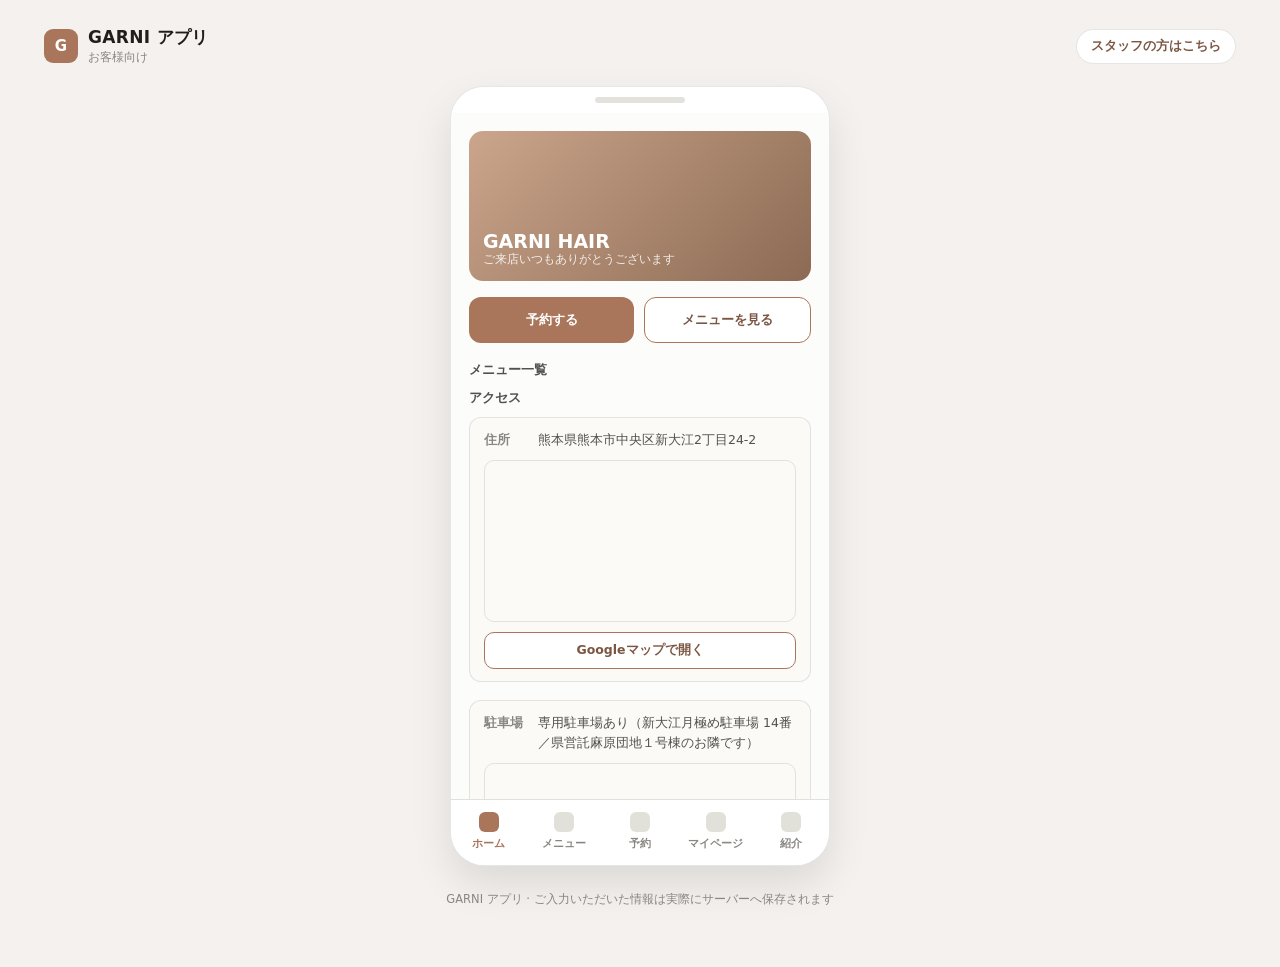
==== commit e20d14e1: "会員ランク表示を廃止 (app.js, index.html)" ====
--- a/static/customer/index.html
+++ b/static/customer/index.html
@@ -171,8 +171,8 @@
             <div class="check">✓</div>
             <div style="font-weight:700;font-size:15px;">ご予約が完了しました</div>
             <div style="font-size:12.5px;color:var(--text-muted);margin-top:6px;">当日はお気をつけてお越しください</div>
-            <div style="font-size:12.5px;color:var(--text-muted);margin-top:4px;">予約後に、マイページにてご確認いただけます。</div>
-          </div>
+          </div>
+          <div class="banner" style="text-align:center;font-weight:700;">予約後は、マイページにてご確認いただけます</div>
           <div class="banner" id="success-referral-note" style="display:none;"></div>
           <button class="btn-ghost" style="border:1px dashed var(--brand);border-radius:12px;color:var(--brand-dark);margin-bottom:10px;" onclick="downloadBookingICS()">📅 カレンダーに追加してリマインダー登録</button>
           <button class="btn-primary" onclick="showCScreen('c-home')">ホームに戻る</button>
@@ -187,7 +187,6 @@
           </div>
           <div id="mypage-result" style="display:none;">
             <div class="member-card">
-              <div class="rank" id="mp-rank"></div>
               <div class="pts" id="mp-pts"></div>
               <div class="lastvisit" id="mp-lastvisit"></div>
             </div>
--- a/static/shared/styles.css
+++ b/static/shared/styles.css
@@ -233,6 +233,18 @@
 table.data td { padding: 10px; border-bottom: 1px solid var(--gridline); vertical-align: middle; }
 table.data tr:last-child td { border-bottom: none; }
 td.amt { text-align: right; font-variant-numeric: tabular-nums; }
+table.data tbody tr.clickable-row { cursor: pointer; }
+table.data tbody tr.clickable-row:hover td { background: var(--page-plane); }
+
+.modal-overlay { position: fixed; inset: 0; background: rgba(20,18,16,0.5); display: flex; align-items: flex-start; justify-content: center; padding: 30px 16px; overflow-y: auto; z-index: 100; }
+.modal-overlay.hidden { display: none; }
+.modal-box { background: #fff; border-radius: var(--card-radius); padding: 20px; max-width: 560px; width: 100%; margin-bottom: 30px; }
+.modal-box h3 { margin: 0 0 14px; font-size: 15px; }
+.modal-box .field-row.modal-actions { margin-top: 4px; }
+.modal-box .field-row.modal-actions button.btn-ghost { border: 1px solid var(--border); border-radius: 12px; }
+.readonly-box { background: var(--page-plane); border-radius: 10px; padding: 10px 12px; font-size: 12.5px; color: var(--text-secondary); margin-bottom: 14px; line-height: 1.6; }
+.readonly-box .ro-title { font-size: 11px; font-weight: 700; color: var(--text-muted); margin-bottom: 4px; }
+.readonly-box img.thumb { margin-top: 4px; }
 
 .status-pill { font-size: 10.5px; font-weight: 700; padding: 4px 9px; border-radius: 999px; display: inline-flex; align-items: center; gap: 5px; }
 .status-pill.wait { background: #fdf2e2; color: var(--warning); }
@@ -252,12 +264,40 @@
 .cust-row .nm { font-weight: 700; }
 .cust-row .lv { font-size: 11px; color: var(--text-muted); }
 
+.karte-summary-grid { display: grid; grid-template-columns: repeat(4, 1fr); gap: 10px; margin-bottom: 12px; }
+.karte-summary-tile { background: var(--page-plane); border: 1px solid var(--border); border-radius: 10px; padding: 10px 12px; }
+.karte-summary-tile .label { font-size: 10.5px; color: var(--text-muted); font-weight: 600; }
+.karte-summary-tile .value { font-size: 16px; font-weight: 700; margin-top: 4px; font-variant-numeric: tabular-nums; }
+
 .karte-history { border-left: 2px solid var(--gridline); padding-left: 16px; margin-top: 12px; }
 .karte-history .kh-item { margin-bottom: 16px; position: relative; }
 .karte-history .kh-item::before { content: ""; position: absolute; left: -21px; top: 3px; width: 9px; height: 9px; border-radius: 50%; background: var(--brand); }
 .karte-history .kh-date { font-size: 11px; color: var(--text-muted); font-weight: 700; }
 .karte-history .kh-menu { font-size: 13px; font-weight: 700; margin: 2px 0; }
 .karte-history .kh-memo { font-size: 12px; color: var(--text-secondary); }
+
+/* 顧客カルテ：来店記録を1件ずつ切り替えて表示する形式（左：記録一覧／右：選択中の記録の詳細） */
+.karte-history-wrap { display: grid; grid-template-columns: 190px 1fr; gap: 16px; margin-top: 14px; }
+.karte-record-list { max-height: 520px; overflow-y: auto; border-right: 1px solid var(--gridline); padding-right: 10px; }
+.karte-record-row { display: flex; flex-direction: column; gap: 2px; padding: 8px 10px; border-radius: 8px; cursor: pointer; margin-bottom: 4px; }
+.karte-record-row:hover, .karte-record-row.sel { background: var(--brand-tint); }
+.karte-record-row .kr-date { font-size: 12px; font-weight: 700; }
+.karte-record-row .kr-menu { font-size: 11px; color: var(--text-muted); }
+
+.karte-entry-detail { min-width: 0; }
+.ked-head { display: flex; align-items: baseline; gap: 10px; margin-bottom: 4px; }
+.ked-date { font-size: 12px; color: var(--text-muted); font-weight: 700; }
+.ked-menu { font-size: 14px; font-weight: 700; }
+.ked-memo { font-size: 12px; color: var(--text-secondary); margin-bottom: 10px; }
+
+.karte-photo-pair-lg { display: flex; gap: 14px; flex-wrap: wrap; margin-bottom: 16px; }
+.karte-photo-pair-lg .ph-col-lg { flex: 1; min-width: 220px; }
+.karte-photo-pair-lg .ph-label { font-size: 11px; color: var(--text-muted); font-weight: 600; margin-bottom: 4px; }
+.karte-photo-lg { display: block; width: 100%; height: 260px; object-fit: cover; border-radius: 12px; border: 1px solid var(--border); }
+.karte-photo-empty { display: flex; align-items: center; justify-content: center; height: 260px; background: var(--page-plane); color: var(--text-muted); font-size: 12px; text-align: center; border-radius: 12px; border: 1px dashed var(--border); box-sizing: border-box; }
+
+.karte-medicine-form { background: var(--page-plane); border: 1px solid var(--border); border-radius: 10px; padding: 12px 14px; }
+.karte-medicine-form .km-title { font-size: 12.5px; font-weight: 700; margin-bottom: 8px; }
 
 .shift-grid { display: grid; grid-template-columns: 110px repeat(7, 1fr); gap: 6px; font-size: 11.5px; }
 .shift-grid .hd { text-align: center; font-weight: 700; color: var(--text-muted); padding: 6px 2px; border-radius: 8px; }
@@ -280,4 +320,7 @@
   .side-nav button { white-space: nowrap; }
   .stat-row { grid-template-columns: repeat(2, 1fr); }
   .cust-grid { grid-template-columns: 1fr; }
-}
+  .karte-summary-grid { grid-template-columns: repeat(2, 1fr); }
+  .karte-history-wrap { grid-template-columns: 1fr; }
+  .karte-record-list { border-right: none; border-bottom: 1px solid var(--gridline); padding-right: 0; padding-bottom: 10px; max-height: 160px; }
+}
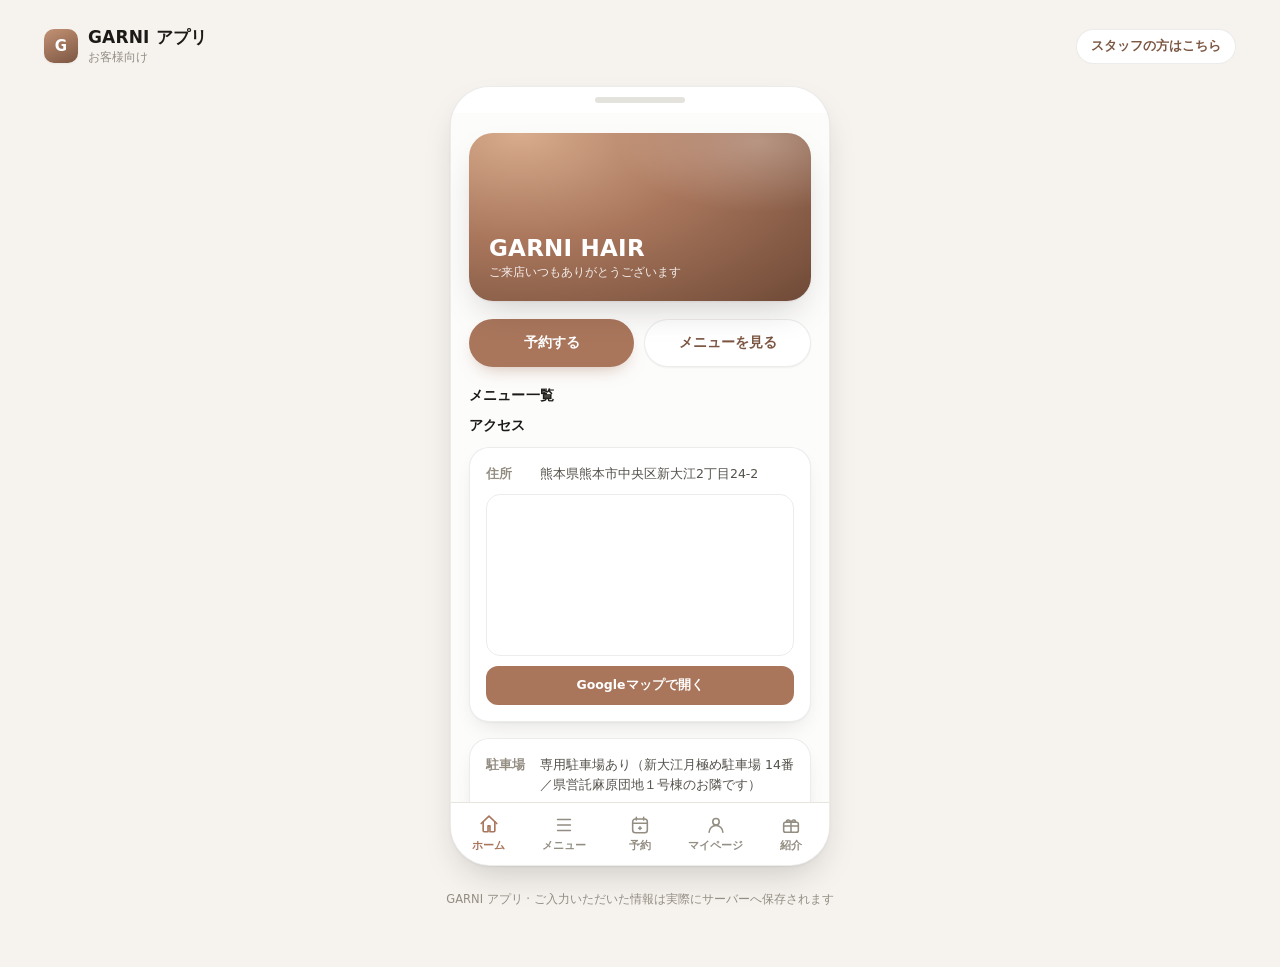
==== commit 46e62fd1: "Redesign customer app visuals for a native App Store feel - Drop the desktop phone-frame mockup chro" ====
--- a/static/customer/index.html
+++ b/static/customer/index.html
@@ -222,11 +222,21 @@
 
       </div>
       <div class="phone-tabbar">
-        <button class="active" data-tab="c-home" onclick="showCScreen('c-home')"><span class="ic"></span>ホーム</button>
-        <button data-tab="c-menu" onclick="showCScreen('c-menu')"><span class="ic"></span>メニュー</button>
-        <button data-tab="c-date" onclick="startBooking()"><span class="ic"></span>予約</button>
-        <button data-tab="c-mypage" onclick="showCScreen('c-mypage')"><span class="ic"></span>マイページ</button>
-        <button data-tab="c-referral" onclick="showCScreen('c-referral')"><span class="ic"></span>紹介</button>
+        <button class="active" data-tab="c-home" onclick="showCScreen('c-home')">
+          <span class="ic" aria-hidden="true"><svg viewBox="0 0 24 24"><path d="M4 11.5 12 4l8 7.5"/><path d="M6 10v9a1 1 0 0 0 1 1h4v-6h2v6h4a1 1 0 0 0 1-1v-9"/></svg></span>ホーム
+        </button>
+        <button data-tab="c-menu" onclick="showCScreen('c-menu')">
+          <span class="ic" aria-hidden="true"><svg viewBox="0 0 24 24"><path d="M5 6h14M5 12h14M5 18h14"/><circle cx="5" cy="6" r="0" fill="none"/></svg></span>メニュー
+        </button>
+        <button data-tab="c-date" onclick="startBooking()">
+          <span class="ic" aria-hidden="true"><svg viewBox="0 0 24 24"><rect x="4" y="5.5" width="16" height="15" rx="3"/><path d="M4 10h16M8 3.5v3M16 3.5v3"/><path d="M12 14v3M10.5 15.5h3"/></svg></span>予約
+        </button>
+        <button data-tab="c-mypage" onclick="showCScreen('c-mypage')">
+          <span class="ic" aria-hidden="true"><svg viewBox="0 0 24 24"><circle cx="12" cy="8.5" r="3.5"/><path d="M4.5 20a7.5 7.5 0 0 1 15 0"/></svg></span>マイページ
+        </button>
+        <button data-tab="c-referral" onclick="showCScreen('c-referral')">
+          <span class="ic" aria-hidden="true"><svg viewBox="0 0 24 24"><rect x="4" y="9" width="16" height="11" rx="2"/><path d="M4 13h16"/><path d="M12 9v11"/><path d="M12 9C10.5 6 8 6 7.2 7.4S8 9 12 9Z"/><path d="M12 9c1.5-3 4-3 4.8-1.6S16 9 12 9Z"/></svg></span>紹介
+        </button>
       </div>
     </div>
   </div>
--- a/static/shared/styles.css
+++ b/static/shared/styles.css
@@ -1,12 +1,12 @@
 :root {
   --surface-1: #fcfcfb;
-  --page-plane: #f4f1ee;
-  --text-primary: #201d1a;
-  --text-secondary: #52514e;
-  --text-muted: #898781;
-  --gridline: #e1e0d9;
+  --page-plane: #f6f3ef;
+  --text-primary: #1c1a17;
+  --text-secondary: #55524c;
+  --text-muted: #938d82;
+  --gridline: #e6e4dc;
   --baseline: #c3c2b7;
-  --border: rgba(11,11,11,0.10);
+  --border: rgba(20,16,12,0.08);
   --series-1: #2a78d6;
   --good: #0ca30c;
   --warning: #c98500;
@@ -14,10 +14,14 @@
   --brand: #a9765c;
   --brand-dark: #7c5642;
   --brand-tint: #f3e7e0;
-  --card-radius: 14px;
-  font-family: system-ui, -apple-system, "Segoe UI", "Hiragino Kaku Gothic ProN", sans-serif;
-}
-* { box-sizing: border-box; }
+  --card-radius: 20px;
+  --control-radius: 14px;
+  --shadow-xs: 0 1px 2px rgba(28,20,12,0.05);
+  --shadow-card: 0 1px 2px rgba(28,20,12,0.04), 0 10px 24px -10px rgba(28,20,12,0.14);
+  --shadow-pop: 0 1px 2px rgba(28,20,12,0.05), 0 16px 36px -12px rgba(28,20,12,0.22);
+  font-family: -apple-system, system-ui, "SF Pro Text", "Segoe UI", "Hiragino Kaku Gothic ProN", sans-serif;
+}
+* { box-sizing: border-box; -webkit-tap-highlight-color: transparent; }
 body {
   margin: 0;
   background: var(--page-plane);
@@ -28,152 +32,202 @@
 header.top { display: flex; align-items: center; justify-content: space-between; padding: 6px 4px 20px; }
 header.top .brand { display: flex; align-items: center; gap: 10px; }
 header.top .brand .mark {
-  width: 34px; height: 34px; border-radius: 9px; background: var(--brand); color: #fff;
+  width: 34px; height: 34px; border-radius: 10px; background: linear-gradient(155deg, #c39274, var(--brand-dark)); color: #fff;
   display: flex; align-items: center; justify-content: center; font-weight: 700; font-size: 15px;
-}
-header.top .brand .name { font-weight: 700; font-size: 17px; letter-spacing: .02em; }
+  box-shadow: var(--shadow-xs);
+}
+header.top .brand .name { font-weight: 700; font-size: 17px; letter-spacing: .01em; }
 header.top .brand .sub { font-size: 12px; color: var(--text-muted); }
-header.top a.switch-link { font-size: 12.5px; color: var(--brand-dark); text-decoration: none; font-weight: 600; border: 1px solid var(--border); padding: 8px 14px; border-radius: 999px; background: #fff; }
-
-.banner { background: var(--brand-tint); border: 1px solid var(--border); border-radius: var(--card-radius); padding: 10px 16px; font-size: 12.5px; color: var(--brand-dark); margin-bottom: 18px; }
-.access-box { background: #fbfaf6; border: 1px solid var(--border); border-radius: 12px; padding: 12px 14px; margin-bottom: 18px; }
+header.top a.switch-link { font-size: 12.5px; color: var(--brand-dark); text-decoration: none; font-weight: 600; border: 1px solid var(--border); padding: 8px 14px; border-radius: 999px; background: #fff; transition: transform .15s ease, box-shadow .15s ease; }
+header.top a.switch-link:active { transform: scale(0.96); }
+
+.banner { background: var(--brand-tint); border: 1px solid var(--border); border-radius: var(--card-radius); padding: 12px 16px; font-size: 12.5px; color: var(--brand-dark); margin-bottom: 18px; line-height: 1.6; }
+.access-box { background: #fff; border: 1px solid var(--border); box-shadow: var(--shadow-card); border-radius: var(--card-radius); padding: 16px; margin-bottom: 16px; }
 .access-row { display: flex; gap: 10px; font-size: 12.5px; color: var(--text-secondary); line-height: 1.6; margin-bottom: 8px; }
 .access-label { flex: 0 0 auto; font-weight: 700; color: var(--text-muted); min-width: 44px; }
-.access-map { position: relative; border-radius: 10px; overflow: hidden; margin: 10px 0; border: 1px solid var(--border); }
+.access-map { position: relative; border-radius: 14px; overflow: hidden; margin: 10px 0; border: 1px solid var(--border); }
 .access-map iframe { width: 100%; height: 160px; border: 0; display: block; }
 .access-map--pin-label iframe { pointer-events: none; }
 .map-pin-label { position: absolute; top: 58px; left: 50%; transform: translate(8px, -50%); background: #fff; color: #b3261e; font-size: 11px; font-weight: 700; padding: 2px 7px; border-radius: 10px; border: 1px solid #b3261e; box-shadow: 0 1px 3px rgba(0,0,0,0.15); pointer-events: none; white-space: nowrap; }
-.access-map-btn { display: block; text-align: center; font-size: 12.5px; font-weight: 700; color: var(--brand-dark); border: 1px solid var(--brand); border-radius: 10px; padding: 9px; text-decoration: none; background: #fff; }
-.error-banner { background: #fbeaea; border: 1px solid var(--critical); color: #7a1f1f; border-radius: 10px; padding: 10px 14px; font-size: 12.5px; margin-bottom: 12px; display: none; }
+.access-map-btn { display: block; text-align: center; font-size: 12.5px; font-weight: 700; color: #fff; border: none; border-radius: 12px; padding: 11px; text-decoration: none; background: var(--brand); transition: transform .15s ease, opacity .15s ease; }
+.access-map-btn:active { transform: scale(0.98); opacity: .9; }
+.error-banner { background: #fbeaea; border: 1px solid var(--critical); color: #7a1f1f; border-radius: var(--control-radius); padding: 10px 14px; font-size: 12.5px; margin-bottom: 12px; display: none; }
 .error-banner.show { display: block; }
 
-/* phone frame */
+/* phone frame (desktop preview) */
 .phone-wrap { display: flex; justify-content: center; }
 .phone {
-  width: 380px; background: #fff; border-radius: 34px; border: 1px solid var(--border);
-  box-shadow: 0 18px 40px rgba(0,0,0,0.10); overflow: hidden; display: flex; flex-direction: column; height: 780px;
+  width: 380px; background: #fff; border-radius: 40px; border: 1px solid var(--border);
+  box-shadow: var(--shadow-pop); overflow: hidden; display: flex; flex-direction: column; height: 780px;
 }
 .phone-notch { height: 26px; background: #fff; display: flex; align-items: center; justify-content: center; }
 .phone-notch::after { content: ""; width: 90px; height: 6px; background: #e4e2dd; border-radius: 4px; }
-.phone-screen { flex: 1; overflow-y: auto; background: var(--surface-1); position: relative; }
-.phone-tabbar { display: flex; border-top: 1px solid var(--gridline); background: #fff; }
-.phone-tabbar button { flex: 1; border: none; background: transparent; padding: 12px 4px 14px; font-size: 11px; color: var(--text-muted); cursor: pointer; display: flex; flex-direction: column; align-items: center; gap: 4px; font-weight: 600; }
-.phone-tabbar button .ic { width: 20px; height: 20px; border-radius: 6px; background: var(--gridline); }
+.phone-screen { flex: 1; overflow-y: auto; background: var(--surface-1); position: relative; -webkit-overflow-scrolling: touch; }
+.phone-tabbar { display: flex; border-top: 1px solid var(--gridline); background: rgba(255,255,255,0.92); backdrop-filter: blur(14px); position: relative; z-index: 5; }
+.phone-tabbar button { flex: 1; border: none; background: transparent; padding: 10px 4px 12px; font-size: 10.5px; color: var(--text-muted); cursor: pointer; display: flex; flex-direction: column; align-items: center; gap: 3px; font-weight: 600; transition: color .15s ease, transform .15s ease; }
+.phone-tabbar button:active { transform: scale(0.92); }
+.phone-tabbar button .ic { width: 23px; height: 23px; display: flex; align-items: center; justify-content: center; }
+.phone-tabbar button .ic svg { width: 22px; height: 22px; stroke: currentColor; fill: none; stroke-width: 1.7; stroke-linecap: round; stroke-linejoin: round; transition: transform .2s ease; }
 .phone-tabbar button.active { color: var(--brand); }
-.phone-tabbar button.active .ic { background: var(--brand); }
-
-.cscreen { display: none; padding: 18px 18px 26px; }
-.cscreen.active { display: block; }
-
-.hero { height: 150px; border-radius: var(--card-radius); background: linear-gradient(135deg, #cba58c, #8c6a53); display: flex; align-items: flex-end; padding: 14px; color: #fff; margin-bottom: 16px; }
-.hero .h1 { font-size: 19px; font-weight: 700; }
-.hero .h2 { font-size: 11.5px; opacity: .85; }
-
-.quick-actions { display: flex; gap: 10px; margin-bottom: 18px; }
-.quick-actions button { flex: 1; background: var(--brand); color: #fff; border: none; border-radius: 12px; padding: 13px 8px; font-size: 13px; font-weight: 700; cursor: pointer; }
-.quick-actions button.secondary { background: #fff; color: var(--brand-dark); border: 1px solid var(--brand); }
-
-.section-title { font-size: 13px; font-weight: 700; color: var(--text-secondary); margin: 4px 0 10px; }
-
-.menu-card, .list-card { background: #fff; border: 1px solid var(--border); border-radius: 12px; padding: 12px 14px; margin-bottom: 10px; cursor: pointer; }
+.phone-tabbar button.active .ic svg { transform: translateY(-1px) scale(1.06); }
+
+/* real device: fill the screen like a native app, drop the desktop mockup chrome */
+@media (max-width: 600px) {
+  .app-shell { padding: 0; max-width: none; }
+  header.top { padding: max(env(safe-area-inset-top), 14px) 16px 12px; background: rgba(255,255,255,0.92); backdrop-filter: blur(14px); position: sticky; top: 0; z-index: 10; }
+  .phone-wrap { padding: 0; }
+  .phone { width: 100%; height: calc(100dvh - 66px); border-radius: 0; border: none; box-shadow: none; }
+  .phone-notch { display: none; }
+  .phone-tabbar { padding-bottom: env(safe-area-inset-bottom); }
+  footer.note { padding: 0 16px 20px; }
+}
+
+.cscreen { display: none; padding: 20px 18px 30px; }
+.cscreen.active { display: block; animation: screenIn .38s cubic-bezier(.22,.8,.32,1) both; }
+@keyframes screenIn { from { opacity: 0; transform: translateY(10px); } to { opacity: 1; transform: none; } }
+@media (prefers-reduced-motion: reduce) {
+  .cscreen.active { animation: none; }
+  * { transition: none !important; }
+}
+
+.hero {
+  min-height: 168px; border-radius: 24px;
+  background: radial-gradient(120% 140% at 15% 0%, #d8ac8c 0%, #a9765c 46%, #6f4a37 100%);
+  display: flex; align-items: flex-end; padding: 20px; color: #fff; margin-bottom: 18px;
+  box-shadow: var(--shadow-pop); position: relative; overflow: hidden;
+}
+.hero::before {
+  content: ""; position: absolute; inset: 0;
+  background: radial-gradient(60% 60% at 85% 5%, rgba(255,255,255,0.28), transparent 70%);
+  pointer-events: none;
+}
+.hero .h1 { font-size: 23px; font-weight: 700; letter-spacing: .01em; position: relative; }
+.hero .h2 { font-size: 12px; opacity: .88; margin-top: 3px; position: relative; }
+
+.quick-actions { display: flex; gap: 10px; margin-bottom: 20px; }
+.quick-actions button { flex: 1; background: var(--brand); color: #fff; border: none; border-radius: 999px; padding: 14px 8px; font-size: 13.5px; font-weight: 700; cursor: pointer; box-shadow: 0 8px 18px -8px rgba(169,118,92,0.55); transition: transform .15s ease, box-shadow .15s ease; }
+.quick-actions button:active { transform: scale(0.97); box-shadow: 0 4px 10px -6px rgba(169,118,92,0.5); }
+.quick-actions button.secondary { background: #fff; color: var(--brand-dark); border: 1px solid var(--border); box-shadow: var(--shadow-xs); }
+
+.section-title { font-size: 14px; font-weight: 700; color: var(--text-primary); margin: 6px 0 12px; letter-spacing: .01em; }
+
+.menu-card, .list-card { background: #fff; border: 1px solid var(--border); box-shadow: var(--shadow-card); border-radius: var(--card-radius); padding: 15px 16px; margin-bottom: 12px; cursor: pointer; transition: transform .15s ease, box-shadow .15s ease; }
+.menu-card:active, .list-card:active { transform: scale(0.98); }
 .menu-card { display: flex; justify-content: space-between; align-items: center; }
-.menu-card .mname { font-size: 13.5px; font-weight: 700; }
-.menu-card .mmeta { font-size: 11.5px; color: var(--text-muted); margin-top: 2px; }
-.menu-card .mprice { font-size: 13.5px; font-weight: 700; font-variant-numeric: tabular-nums; color: var(--brand-dark); }
-.menu-card input[type="checkbox"] { width: 18px; height: 18px; accent-color: var(--brand); margin-right: 10px; }
+.menu-card .mname { font-size: 14px; font-weight: 700; }
+.menu-card .mmeta { font-size: 11.5px; color: var(--text-muted); margin-top: 3px; }
+.menu-card .mprice { font-size: 14px; font-weight: 700; font-variant-numeric: tabular-nums; color: var(--brand-dark); }
+.menu-card input[type="checkbox"] { width: 20px; height: 20px; accent-color: var(--brand); margin-right: 12px; }
 .menu-row { display: flex; align-items: center; }
 .price-col { text-align: right; }
-.mdiscount { font-size: 10.5px; font-weight: 700; color: var(--brand-dark); background: var(--brand-tint); border-radius: 6px; padding: 1px 7px; margin-top: 4px; display: inline-block; }
+.mdiscount { font-size: 10.5px; font-weight: 700; color: var(--brand-dark); background: var(--brand-tint); border-radius: 7px; padding: 2px 8px; margin-top: 5px; display: inline-block; }
 
 /* お連れ様（複数人でのご来店）関連 */
-.companion-card { background: #fbfaf6; border: 1px solid var(--border); border-radius: 12px; padding: 12px 14px; margin-bottom: 10px; }
+.companion-card { background: #fff; border: 1px solid var(--border); box-shadow: var(--shadow-card); border-radius: var(--card-radius); padding: 14px 16px; margin-bottom: 12px; }
 .companion-card-head { display: flex; gap: 8px; align-items: center; margin-bottom: 8px; }
-.companion-name-input { flex: 1; min-width: 0; border-radius: 10px; border: 1px solid var(--border); padding: 9px 10px; font-size: 13px; font-family: inherit; background: #fff; }
-.companion-age-input { flex: 0 0 60px; min-width: 0; border-radius: 10px; border: 1px solid var(--border); padding: 9px 6px; font-size: 13px; font-family: inherit; background: #fff; text-align: center; }
-.companion-remove-btn { flex: 0 0 auto; width: 32px; height: 32px; border-radius: 8px; border: 1px solid var(--border); background: #fff; color: var(--text-muted); font-size: 13px; line-height: 1; cursor: pointer; }
+.companion-name-input { flex: 1; min-width: 0; border-radius: var(--control-radius); border: 1px solid var(--border); padding: 10px 12px; font-size: 13px; font-family: inherit; background: var(--page-plane); }
+.companion-age-input { flex: 0 0 60px; min-width: 0; border-radius: var(--control-radius); border: 1px solid var(--border); padding: 10px 6px; font-size: 13px; font-family: inherit; background: var(--page-plane); text-align: center; }
+.companion-remove-btn { flex: 0 0 auto; width: 34px; height: 34px; border-radius: 10px; border: 1px solid var(--border); background: var(--page-plane); color: var(--text-muted); font-size: 13px; line-height: 1; cursor: pointer; }
 .companion-menu-list { display: flex; flex-direction: column; gap: 1px; }
-.companion-menu-row { display: flex; align-items: center; gap: 8px; font-size: 12.5px; padding: 5px 2px; cursor: pointer; }
-.companion-menu-row input[type="checkbox"] { width: 16px; height: 16px; accent-color: var(--brand); flex: 0 0 auto; margin: 0; }
+.companion-menu-row { display: flex; align-items: center; gap: 8px; font-size: 12.5px; padding: 6px 2px; cursor: pointer; }
+.companion-menu-row input[type="checkbox"] { width: 17px; height: 17px; accent-color: var(--brand); flex: 0 0 auto; margin: 0; }
 .companion-menu-name { flex: 1; }
 .companion-menu-price { color: var(--brand-dark); font-weight: 700; font-variant-numeric: tabular-nums; }
-.add-companion-btn { width: 100%; background: #fff; color: var(--brand-dark); border: 1px solid var(--brand); border-radius: 12px; padding: 11px; font-size: 13px; font-weight: 700; cursor: pointer; margin-bottom: 18px; }
-.companion-tag { font-size: 10.5px; font-weight: 700; color: var(--brand-dark); background: var(--brand-tint); border-radius: 6px; padding: 1px 7px; margin-top: 3px; display: inline-block; cursor: default; }
-
-.step-dots { display: flex; gap: 6px; justify-content: center; margin: 4px 0 18px; }
-.step-dots span { width: 7px; height: 7px; border-radius: 50%; background: var(--gridline); }
-.step-dots span.on { background: var(--brand); }
-
-.cal-month-nav { display: flex; align-items: center; justify-content: space-between; margin-bottom: 10px; }
-.cal-nav-btn { border: 1px solid var(--border); background: #fff; border-radius: 8px; width: 30px; height: 30px; font-size: 15px; line-height: 1; cursor: pointer; color: var(--text-primary); }
-.cal-nav-btn:disabled { color: var(--text-muted); background: var(--page-plane); cursor: default; opacity: 0.5; }
-
-.cal-grid { display: grid; grid-template-columns: repeat(7, 1fr); gap: 6px; margin-bottom: 18px; }
+.add-companion-btn { width: 100%; background: #fff; color: var(--brand-dark); border: 1.5px dashed var(--brand); border-radius: var(--card-radius); padding: 13px; font-size: 13px; font-weight: 700; cursor: pointer; margin-bottom: 20px; transition: transform .15s ease; }
+.add-companion-btn:active { transform: scale(0.98); }
+.companion-tag { font-size: 10.5px; font-weight: 700; color: var(--brand-dark); background: var(--brand-tint); border-radius: 7px; padding: 2px 8px; margin-top: 4px; display: inline-block; cursor: default; }
+
+.step-dots { display: flex; gap: 6px; justify-content: center; margin: 4px 0 20px; }
+.step-dots span { width: 6px; height: 6px; border-radius: 50%; background: var(--gridline); transition: background .2s ease, transform .2s ease; }
+.step-dots span.on { background: var(--brand); transform: scale(1.15); }
+
+.cal-month-nav { display: flex; align-items: center; justify-content: space-between; margin-bottom: 12px; }
+.cal-nav-btn { border: 1px solid var(--border); background: #fff; box-shadow: var(--shadow-xs); border-radius: 10px; width: 32px; height: 32px; font-size: 15px; line-height: 1; cursor: pointer; color: var(--text-primary); transition: transform .15s ease; }
+.cal-nav-btn:active { transform: scale(0.92); }
+.cal-nav-btn:disabled { color: var(--text-muted); background: var(--page-plane); box-shadow: none; cursor: default; opacity: 0.5; }
+
+.cal-grid { display: grid; grid-template-columns: repeat(7, 1fr); gap: 6px; margin-bottom: 20px; }
 .cal-grid .dow { font-size: 10.5px; text-align: center; color: var(--text-muted); font-weight: 700; }
-.cal-grid button { aspect-ratio: 1; border: 1px solid var(--border); background: #fff; border-radius: 9px; font-size: 12.5px; cursor: pointer; color: var(--text-primary); }
+.cal-grid button { aspect-ratio: 1; border: 1px solid var(--border); background: #fff; border-radius: 11px; font-size: 12.5px; cursor: pointer; color: var(--text-primary); transition: transform .12s ease, background .15s ease; }
 .cal-grid button:disabled { color: var(--text-muted); background: var(--page-plane); cursor: default; }
-.cal-grid button.sel { background: var(--brand); color: #fff; border-color: var(--brand); font-weight: 700; }
-
-.slot-grid { display: grid; grid-template-columns: repeat(3, 1fr); gap: 8px; margin-bottom: 18px; }
-.slot-grid button { padding: 10px 4px; border-radius: 9px; border: 1px solid var(--border); background: #fff; font-size: 12.5px; font-variant-numeric: tabular-nums; cursor: pointer; }
-.slot-grid button.sel { background: var(--brand); color: #fff; border-color: var(--brand); font-weight: 700; }
+.cal-grid button.sel { background: var(--brand); color: #fff; border-color: var(--brand); font-weight: 700; box-shadow: 0 6px 14px -6px rgba(169,118,92,0.6); transform: scale(1.04); }
+
+.slot-grid { display: grid; grid-template-columns: repeat(3, 1fr); gap: 9px; margin-bottom: 20px; }
+.slot-grid button { padding: 12px 4px; border-radius: var(--control-radius); border: 1px solid var(--border); background: #fff; font-size: 12.5px; font-variant-numeric: tabular-nums; cursor: pointer; transition: transform .12s ease, background .15s ease; }
+.slot-grid button.sel { background: var(--brand); color: #fff; border-color: var(--brand); font-weight: 700; box-shadow: 0 6px 14px -6px rgba(169,118,92,0.6); transform: scale(1.04); }
 .slot-grid button:disabled { color: var(--text-muted); background: var(--page-plane); text-decoration: line-through; cursor: default; }
 
-.stylist-row { display: flex; gap: 10px; margin-bottom: 18px; overflow-x: auto; }
-.stylist-chip { flex: 0 0 auto; width: 78px; text-align: center; border: 1px solid var(--border); border-radius: 12px; padding: 10px 6px; cursor: pointer; background: #fff; }
-.stylist-chip.sel { border-color: var(--brand); background: var(--brand-tint); }
-.stylist-chip .av { width: 40px; height: 40px; border-radius: 50%; background: var(--brand); color: #fff; display: flex; align-items: center; justify-content: center; font-weight: 700; margin: 0 auto 6px; font-size: 13px; }
+.stylist-row { display: flex; gap: 10px; margin-bottom: 20px; overflow-x: auto; }
+.stylist-chip { flex: 0 0 auto; width: 80px; text-align: center; border: 1px solid var(--border); border-radius: var(--card-radius); padding: 12px 6px; cursor: pointer; background: #fff; box-shadow: var(--shadow-xs); transition: transform .15s ease; }
+.stylist-chip:active { transform: scale(0.96); }
+.stylist-chip.sel { border-color: var(--brand); background: var(--brand-tint); box-shadow: var(--shadow-card); }
+.stylist-chip .av { width: 42px; height: 42px; border-radius: 50%; background: linear-gradient(155deg, #c39274, var(--brand-dark)); color: #fff; display: flex; align-items: center; justify-content: center; font-weight: 700; margin: 0 auto 7px; font-size: 13px; }
 .stylist-chip .nm { font-size: 11px; font-weight: 700; }
 .stylist-chip .rl { font-size: 9.5px; color: var(--text-muted); }
 
-.summary-box { background: var(--brand-tint); border-radius: 12px; padding: 14px; font-size: 12.5px; margin-bottom: 18px; }
-.summary-box .row { display: flex; justify-content: space-between; padding: 4px 0; }
-.summary-box .row.total { font-weight: 700; border-top: 1px solid var(--border); margin-top: 6px; padding-top: 8px; }
-
-.disclaimer-box { background: #fbfaf6; border: 1px solid var(--border); border-radius: 12px; padding: 12px 14px; margin-bottom: 12px; max-height: 220px; overflow-y: auto; }
+.summary-box { background: var(--brand-tint); border-radius: var(--card-radius); padding: 16px; font-size: 12.5px; margin-bottom: 20px; }
+.summary-box .row { display: flex; justify-content: space-between; padding: 5px 0; }
+.summary-box .row.total { font-weight: 700; border-top: 1px solid var(--border); margin-top: 6px; padding-top: 10px; font-size: 13.5px; }
+
+.disclaimer-box { background: #fff; border: 1px solid var(--border); box-shadow: var(--shadow-xs); border-radius: var(--card-radius); padding: 14px 16px; margin-bottom: 14px; max-height: 220px; overflow-y: auto; }
 /* 同意書画面は本文がメイン内容のため、短い免責事項ボックスより高さを広く取る */
 #consent-box { max-height: 380px; }
 .disclaimer-title { font-size: 12px; font-weight: 700; color: var(--text-secondary); margin-bottom: 8px; }
 .disclaimer-body p { font-size: 11.5px; color: var(--text-secondary); line-height: 1.6; margin: 0 0 10px; }
 .disclaimer-body p:last-child { margin-bottom: 0; }
 .disclaimer-body strong { color: var(--text-primary, #333); }
-.disclaimer-agree { display: flex; align-items: flex-start; gap: 8px; font-size: 12.5px; color: var(--text-secondary); margin-bottom: 16px; cursor: pointer; }
-.disclaimer-agree input[type="checkbox"] { width: 18px; height: 18px; accent-color: var(--brand); flex: 0 0 auto; margin-top: 1px; }
-
-.field { margin-bottom: 12px; }
-.field label { font-size: 11.5px; color: var(--text-secondary); font-weight: 600; display: block; margin-bottom: 5px; }
-.field input, .field textarea, .field select { width: 100%; border-radius: 10px; border: 1px solid var(--border); padding: 10px; font-size: 13px; font-family: inherit; background: #fff; }
-.field textarea { height: 64px; resize: none; }
+.disclaimer-agree { display: flex; align-items: flex-start; gap: 9px; font-size: 12.5px; color: var(--text-secondary); margin-bottom: 18px; cursor: pointer; }
+.disclaimer-agree input[type="checkbox"] { width: 19px; height: 19px; accent-color: var(--brand); flex: 0 0 auto; margin-top: 1px; }
+
+.field { margin-bottom: 14px; }
+.field label { font-size: 11.5px; color: var(--text-secondary); font-weight: 600; display: block; margin-bottom: 6px; }
+.field input, .field textarea, .field select { width: 100%; border-radius: var(--control-radius); border: 1px solid var(--border); padding: 11px 12px; font-size: 13.5px; font-family: inherit; background: var(--page-plane); transition: border-color .15s ease, background .15s ease; }
+.field input:focus, .field textarea:focus, .field select:focus { outline: none; border-color: var(--brand); background: #fff; }
+.field textarea { height: 68px; resize: none; }
 .field-row { display: flex; gap: 10px; }
 .field-row .field { flex: 1; }
 
-.btn-primary { width: 100%; background: var(--brand); color: #fff; border: none; border-radius: 12px; padding: 14px; font-size: 14px; font-weight: 700; cursor: pointer; }
-.btn-primary:disabled { opacity: .5; cursor: default; }
-.btn-ghost { width: 100%; background: transparent; color: var(--text-secondary); border: none; padding: 10px; font-size: 12.5px; cursor: pointer; }
-
-.success-wrap { text-align: center; padding: 40px 10px; }
-.success-wrap .check { width: 60px; height: 60px; border-radius: 50%; background: var(--good); color: #fff; font-size: 28px; display: flex; align-items: center; justify-content: center; margin: 0 auto 16px; }
-
-.member-card { background: linear-gradient(135deg, var(--brand-dark), var(--brand)); color: #fff; border-radius: 14px; padding: 16px; margin-bottom: 18px; }
-.member-card .rank { font-size: 11px; opacity: .85; }
-.member-card .pts { font-size: 24px; font-weight: 700; font-variant-numeric: tabular-nums; margin: 4px 0; }
-.member-card .lastvisit { font-size: 11.5px; opacity: .85; }
-
-.hist-block { padding: 12px 0; border-bottom: 1px solid var(--gridline); }
+.btn-primary { width: 100%; background: var(--brand); color: #fff; border: none; border-radius: 999px; padding: 15px; font-size: 14.5px; font-weight: 700; cursor: pointer; box-shadow: 0 10px 22px -10px rgba(169,118,92,0.6); transition: transform .15s ease, box-shadow .15s ease, opacity .15s ease; }
+.btn-primary:active { transform: scale(0.97); box-shadow: 0 4px 10px -6px rgba(169,118,92,0.5); }
+.btn-primary:disabled { opacity: .45; cursor: default; box-shadow: none; transform: none; }
+.btn-ghost { width: 100%; background: transparent; color: var(--text-secondary); border: none; padding: 12px; font-size: 12.5px; cursor: pointer; transition: opacity .15s ease; }
+.btn-ghost:active { opacity: .6; }
+
+.success-wrap { text-align: center; padding: 44px 10px; }
+.success-wrap .check { width: 64px; height: 64px; border-radius: 50%; background: var(--good); color: #fff; font-size: 28px; display: flex; align-items: center; justify-content: center; margin: 0 auto 18px; box-shadow: 0 10px 24px -8px rgba(12,163,12,0.5); animation: popIn .4s cubic-bezier(.34,1.56,.64,1) both; }
+@keyframes popIn { from { transform: scale(0.5); opacity: 0; } to { transform: scale(1); opacity: 1; } }
+
+.member-card, .referral-card {
+  background: linear-gradient(135deg, var(--brand-dark), var(--brand) 60%, #c39274);
+  color: #fff; border-radius: 22px; box-shadow: var(--shadow-pop); position: relative; overflow: hidden;
+}
+.member-card::before, .referral-card::before {
+  content: ""; position: absolute; inset: 0;
+  background: radial-gradient(70% 90% at 90% -10%, rgba(255,255,255,0.35), transparent 60%);
+  pointer-events: none;
+}
+.member-card { padding: 18px; margin-bottom: 20px; }
+.member-card .rank { font-size: 11px; opacity: .85; position: relative; }
+.member-card .pts { font-size: 26px; font-weight: 700; font-variant-numeric: tabular-nums; margin: 5px 0; position: relative; }
+.member-card .lastvisit { font-size: 11.5px; opacity: .85; position: relative; }
+
+.hist-block { padding: 14px 0; border-bottom: 1px solid var(--gridline); }
 .hist-block:last-child { border-bottom: none; }
 .hist-item { display: flex; justify-content: space-between; font-size: 12.5px; }
 .hist-item .d { color: var(--text-muted); font-size: 11px; }
-.badge { font-size: 10px; font-weight: 700; padding: 3px 8px; border-radius: 999px; }
+.badge { font-size: 10px; font-weight: 700; padding: 4px 9px; border-radius: 999px; }
 .badge.done { background: #e7f6e7; color: var(--good); }
 .badge.upcoming { background: #eaf1fc; color: var(--series-1); }
 .badge.cancel { background: #fbeaea; color: var(--critical); }
 
-.referral-card { background: linear-gradient(135deg, var(--brand-dark), var(--brand)); color: #fff; border-radius: 14px; padding: 20px 16px; margin-bottom: 18px; text-align: center; }
-.referral-card .rf-label { font-size: 11.5px; opacity: .9; }
-.referral-card .rf-code { font-size: 28px; font-weight: 700; letter-spacing: .12em; margin: 6px 0 14px; font-variant-numeric: tabular-nums; }
-.referral-card .qr-wrap { background: #fff; border-radius: 12px; padding: 10px; display: inline-block; line-height: 0; }
-.referral-card .rf-hint { font-size: 11px; opacity: .85; margin-top: 10px; }
-.referral-card .rf-copy-btn { margin-top: 12px; width: 100%; background: rgba(255,255,255,0.18); color: #fff; border: 1px solid rgba(255,255,255,0.4); border-radius: 10px; padding: 10px; font-size: 12.5px; font-weight: 700; cursor: pointer; }
-.rf-reward-item { display: flex; justify-content: space-between; align-items: center; padding: 10px 0; border-bottom: 1px solid var(--gridline); font-size: 12.5px; }
+.referral-card { padding: 22px 18px; margin-bottom: 20px; text-align: center; }
+.referral-card .rf-label { font-size: 11.5px; opacity: .9; position: relative; }
+.referral-card .rf-code { font-size: 30px; font-weight: 700; letter-spacing: .12em; margin: 8px 0 16px; font-variant-numeric: tabular-nums; position: relative; }
+.referral-card .qr-wrap { background: #fff; border-radius: 14px; padding: 12px; display: inline-block; line-height: 0; box-shadow: var(--shadow-card); position: relative; }
+.referral-card .rf-hint { font-size: 11px; opacity: .85; margin-top: 12px; position: relative; }
+.referral-card .rf-copy-btn { margin-top: 14px; width: 100%; background: rgba(255,255,255,0.18); color: #fff; border: 1px solid rgba(255,255,255,0.4); border-radius: 999px; padding: 11px; font-size: 12.5px; font-weight: 700; cursor: pointer; position: relative; transition: transform .15s ease; }
+.referral-card .rf-copy-btn:active { transform: scale(0.97); }
+.rf-reward-item { display: flex; justify-content: space-between; align-items: center; padding: 11px 0; border-bottom: 1px solid var(--gridline); font-size: 12.5px; }
 .rf-reward-item:last-child { border-bottom: none; }
 .rf-reward-item .rf-r-name { font-weight: 700; }
 .rf-reward-item .rf-r-date { color: var(--text-muted); font-size: 11px; margin-top: 2px; }
@@ -220,7 +274,8 @@
 .photo-pair { display: flex; gap: 12px; margin-top: 8px; flex-wrap: wrap; }
 .photo-pair .ph-col { flex: 1; min-width: 140px; }
 .photo-pair .ph-label { font-size: 11px; color: var(--text-muted); font-weight: 600; margin-bottom: 4px; }
-.photo-upload-btn { display: inline-block; font-size: 11.5px; color: var(--brand-dark); border: 1px dashed var(--brand); border-radius: 8px; padding: 8px 10px; text-align: center; cursor: pointer; background: var(--brand-tint); }
+.photo-upload-btn { display: inline-block; font-size: 11.5px; color: var(--brand-dark); border: 1.5px dashed var(--brand); border-radius: var(--control-radius); padding: 9px 10px; text-align: center; cursor: pointer; background: var(--brand-tint); transition: transform .15s ease; }
+.photo-upload-btn:active { transform: scale(0.98); }
 .photo-upload-btn input { display: none; }
 
 .cell-input { border: 1px solid transparent; border-radius: 6px; padding: 5px 6px; font-size: 12.5px; font-family: inherit; background: transparent; width: 100%; box-sizing: border-box; }
@@ -238,7 +293,7 @@
 
 .modal-overlay { position: fixed; inset: 0; background: rgba(20,18,16,0.5); display: flex; align-items: flex-start; justify-content: center; padding: 30px 16px; overflow-y: auto; z-index: 100; }
 .modal-overlay.hidden { display: none; }
-.modal-box { background: #fff; border-radius: var(--card-radius); padding: 20px; max-width: 560px; width: 100%; margin-bottom: 30px; }
+.modal-box { background: #fff; border-radius: var(--card-radius); padding: 20px; max-width: 560px; width: 100%; margin-bottom: 30px; box-shadow: var(--shadow-pop); }
 .modal-box h3 { margin: 0 0 14px; font-size: 15px; }
 .modal-box .field-row.modal-actions { margin-top: 4px; }
 .modal-box .field-row.modal-actions button.btn-ghost { border: 1px solid var(--border); border-radius: 12px; }
@@ -296,7 +351,7 @@
 .karte-photo-lg { display: block; width: 100%; height: 260px; object-fit: cover; border-radius: 12px; border: 1px solid var(--border); }
 .karte-photo-empty { display: flex; align-items: center; justify-content: center; height: 260px; background: var(--page-plane); color: var(--text-muted); font-size: 12px; text-align: center; border-radius: 12px; border: 1px dashed var(--border); box-sizing: border-box; }
 
-.karte-medicine-form { background: var(--page-plane); border: 1px solid var(--border); border-radius: 10px; padding: 12px 14px; }
+.karte-medicine-form { background: var(--page-plane); border: 1px solid var(--border); border-radius: 10px; padding: 12px 14px; margin-bottom: 10px; }
 .karte-medicine-form .km-title { font-size: 12.5px; font-weight: 700; margin-bottom: 8px; }
 
 .shift-grid { display: grid; grid-template-columns: 110px repeat(7, 1fr); gap: 6px; font-size: 11.5px; }
